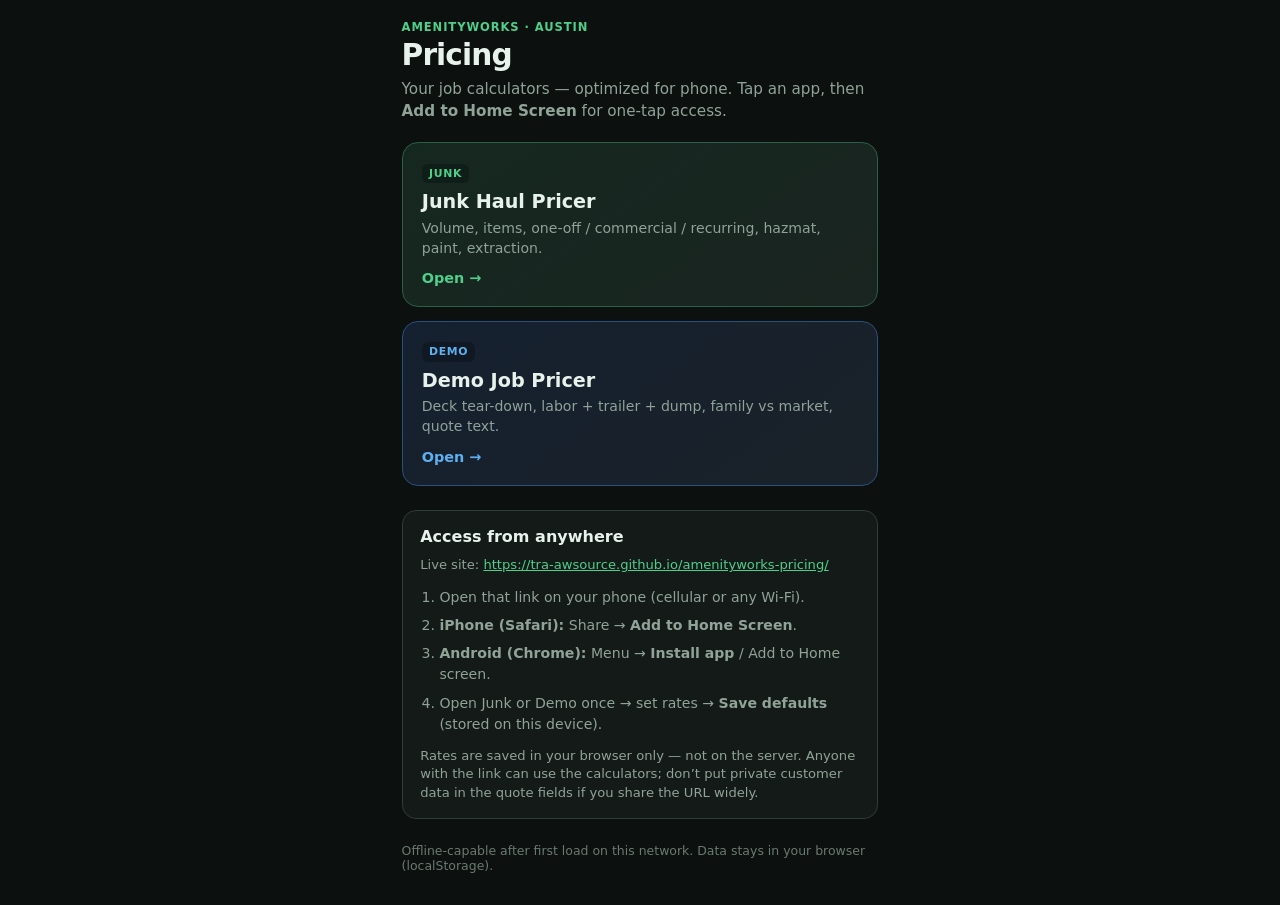
==== index.html @ 6b52dc32 "Document live GitHub Pages URL for access from anywhere" ====
<!DOCTYPE html>
<html lang="en">
<head>
  <meta charset="UTF-8" />
  <meta name="viewport" content="width=device-width, initial-scale=1, viewport-fit=cover" />
  <meta name="theme-color" content="#0e1210" />
  <meta name="apple-mobile-web-app-capable" content="yes" />
  <meta name="apple-mobile-web-app-status-bar-style" content="black-translucent" />
  <meta name="apple-mobile-web-app-title" content="AW Pricing" />
  <meta name="mobile-web-app-capable" content="yes" />
  <title>AmenityWorks Pricing</title>
  <link rel="manifest" href="manifest.webmanifest" />
  <link rel="apple-touch-icon" href="icons/icon-192.png" />
  <link rel="icon" type="image/png" href="icons/icon-192.png" />
  <link rel="stylesheet" href="hub.css" />
</head>
<body>
  <div class="shell">
    <header class="top">
      <p class="eyebrow">AmenityWorks · Austin</p>
      <h1>Pricing</h1>
      <p class="sub">Your job calculators — optimized for phone. Tap an app, then <strong>Add to Home Screen</strong> for one-tap access.</p>
    </header>

    <nav class="cards" aria-label="Apps">
      <a class="card card-junk" href="junk/index.html">
        <span class="badge">Junk</span>
        <h2>Junk Haul Pricer</h2>
        <p>Volume, items, one-off / commercial / recurring, hazmat, paint, extraction.</p>
        <span class="go">Open →</span>
      </a>
      <a class="card card-demo" href="demo/index.html">
        <span class="badge">Demo</span>
        <h2>Demo Job Pricer</h2>
        <p>Deck tear-down, labor + trailer + dump, family vs market, quote text.</p>
        <span class="go">Open →</span>
      </a>
    </nav>

    <section class="howto">
      <h3>Access from anywhere</h3>
      <p class="note" style="margin-bottom:0.75rem">
        Live site:
        <a href="https://tra-awsource.github.io/amenityworks-pricing/" style="color:#4ecf8a;word-break:break-all">
          https://tra-awsource.github.io/amenityworks-pricing/
        </a>
      </p>
      <ol>
        <li>Open that link on your phone (cellular or any Wi‑Fi).</li>
        <li><strong>iPhone (Safari):</strong> Share → <strong>Add to Home Screen</strong>.</li>
        <li><strong>Android (Chrome):</strong> Menu → <strong>Install app</strong> / Add to Home screen.</li>
        <li>Open Junk or Demo once → set rates → <strong>Save defaults</strong> (stored on this device).</li>
      </ol>
      <p class="note">Rates are saved in your browser only — not on the server. Anyone with the link can use the calculators; don’t put private customer data in the quote fields if you share the URL widely.</p>
    </section>

    <footer>
      <p>Offline-capable after first load on this network. Data stays in your browser (localStorage).</p>
    </footer>
  </div>
  <script>
    if ("serviceWorker" in navigator) {
      navigator.serviceWorker.register("./sw.js").catch(function () {});
    }
  </script>
</body>
</html>
---- hub.css ----
:root {
  --bg: #0c100e;
  --card: #1a2420;
  --border: #2e3d36;
  --text: #e8f2ec;
  --muted: #8fa398;
  --green: #4ecf8a;
  --blue: #5eb0f0;
  --safe-top: env(safe-area-inset-top, 0px);
  --safe-bottom: env(safe-area-inset-bottom, 0px);
  --safe-left: env(safe-area-inset-left, 0px);
  --safe-right: env(safe-area-inset-right, 0px);
  font-family: system-ui, -apple-system, "Segoe UI", Roboto, sans-serif;
}

*,
*::before,
*::after {
  box-sizing: border-box;
}

html,
body {
  margin: 0;
  min-height: 100%;
  background: var(--bg);
  color: var(--text);
  -webkit-text-size-adjust: 100%;
  -webkit-tap-highlight-color: transparent;
}

.shell {
  max-width: 32rem;
  margin: 0 auto;
  padding: calc(1.25rem + var(--safe-top)) calc(1.1rem + var(--safe-right))
    calc(2rem + var(--safe-bottom)) calc(1.1rem + var(--safe-left));
}

.eyebrow {
  margin: 0 0 0.25rem;
  font-size: 0.72rem;
  font-weight: 700;
  letter-spacing: 0.08em;
  text-transform: uppercase;
  color: var(--green);
}

h1 {
  margin: 0 0 0.4rem;
  font-size: 1.85rem;
  letter-spacing: -0.03em;
}

.sub {
  margin: 0 0 1.25rem;
  color: var(--muted);
  font-size: 0.95rem;
  line-height: 1.45;
}

.cards {
  display: flex;
  flex-direction: column;
  gap: 0.85rem;
}

.card {
  display: block;
  text-decoration: none;
  color: inherit;
  background: var(--card);
  border: 1px solid var(--border);
  border-radius: 16px;
  padding: 1.15rem 1.2rem 1.2rem;
  transition: transform 0.12s, border-color 0.12s;
  min-height: 7.5rem;
}

.card:active {
  transform: scale(0.98);
}

.card-junk {
  border-color: #2a6048;
  background: linear-gradient(145deg, #152820, #1a2420);
}

.card-demo {
  border-color: #2a5080;
  background: linear-gradient(145deg, #152030, #1a2228);
}

.badge {
  display: inline-block;
  font-size: 0.68rem;
  font-weight: 700;
  text-transform: uppercase;
  letter-spacing: 0.06em;
  padding: 0.2rem 0.45rem;
  border-radius: 6px;
  background: #00000044;
  color: var(--green);
  margin-bottom: 0.45rem;
}

.card-demo .badge {
  color: var(--blue);
}

.card h2 {
  margin: 0 0 0.35rem;
  font-size: 1.2rem;
}

.card p {
  margin: 0;
  color: var(--muted);
  font-size: 0.88rem;
  line-height: 1.4;
}

.go {
  display: inline-block;
  margin-top: 0.75rem;
  font-weight: 700;
  font-size: 0.9rem;
  color: var(--green);
}

.card-demo .go {
  color: var(--blue);
}

.howto {
  margin-top: 1.5rem;
  padding: 1rem 1.1rem;
  border-radius: 14px;
  border: 1px solid var(--border);
  background: #141a17;
}

.howto h3 {
  margin: 0 0 0.65rem;
  font-size: 1rem;
}

.howto ol {
  margin: 0 0 0.75rem;
  padding-left: 1.2rem;
  color: var(--muted);
  font-size: 0.88rem;
  line-height: 1.5;
}

.howto li {
  margin-bottom: 0.45rem;
}

.howto code {
  font-size: 0.8em;
  background: #0c100e;
  padding: 0.1rem 0.35rem;
  border-radius: 4px;
  word-break: break-all;
}

.note,
.status {
  margin: 0.4rem 0 0;
  font-size: 0.82rem;
  color: var(--muted);
  line-height: 1.4;
}

footer {
  margin-top: 1.5rem;
  font-size: 0.78rem;
  color: #6a7a72;
}

footer p {
  margin: 0;
}
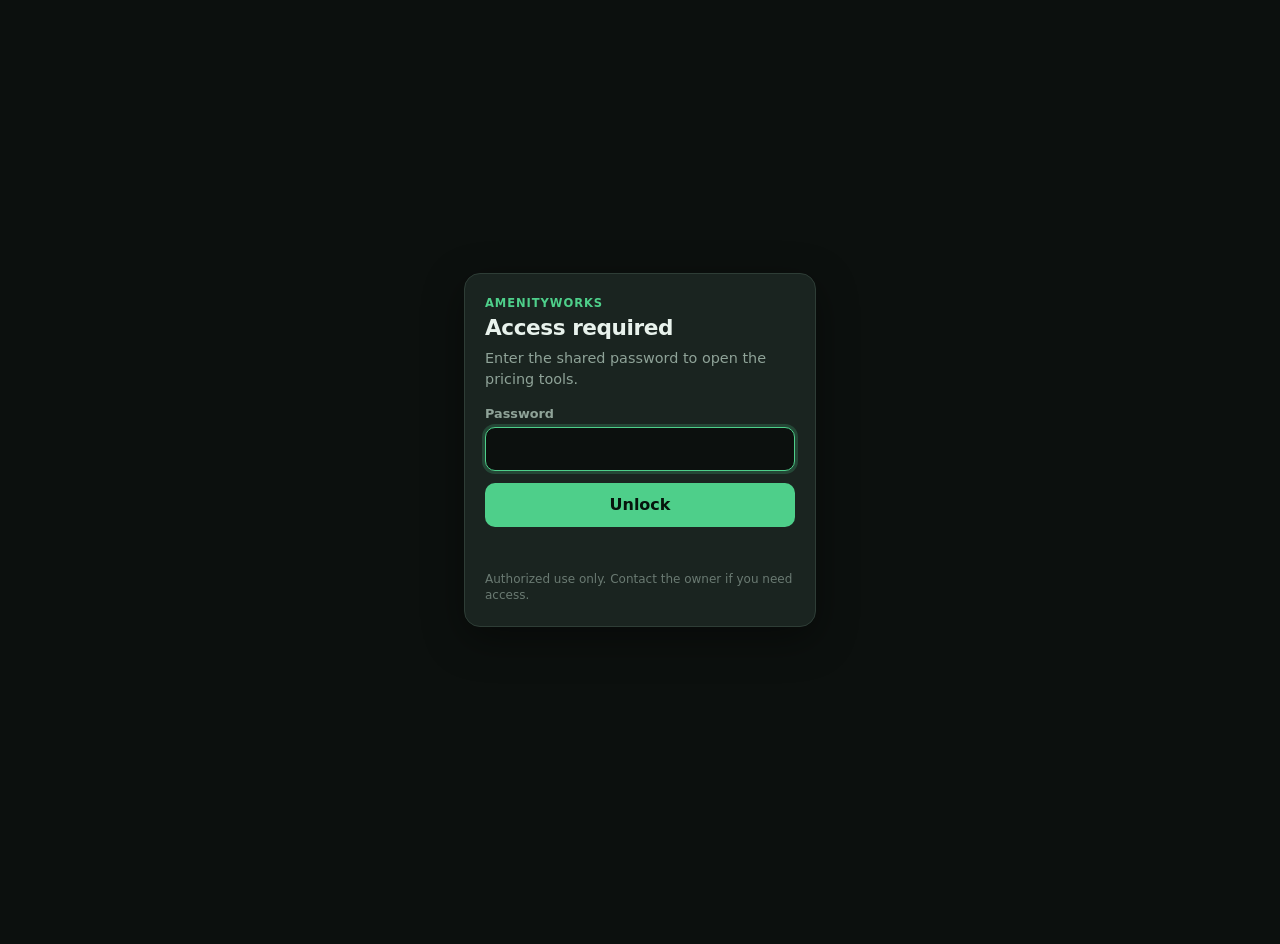
==== commit c5452d74: "Add SHA-256 password gate for shared access control" ====
--- a/index.html
+++ b/index.html
@@ -13,6 +13,9 @@
   <link rel="apple-touch-icon" href="icons/icon-192.png" />
   <link rel="icon" type="image/png" href="icons/icon-192.png" />
   <link rel="stylesheet" href="hub.css" />
+  <link rel="stylesheet" href="access-gate.css" />
+  <script src="access-config.js"></script>
+  <script src="access-gate.js"></script>
 </head>
 <body>
   <div class="shell">
@@ -51,12 +54,18 @@
         <li><strong>Android (Chrome):</strong> Menu → <strong>Install app</strong> / Add to Home screen.</li>
         <li>Open Junk or Demo once → set rates → <strong>Save defaults</strong> (stored on this device).</li>
       </ol>
-      <p class="note">Rates are saved in your browser only — not on the server. Anyone with the link can use the calculators; don’t put private customer data in the quote fields if you share the URL widely.</p>
+      <p class="note">Rates stay in your browser only. The site is password-protected — share the password only with people you trust. Change it via <a href="set-password.html" style="color:#4ecf8a">set-password.html</a> + update <code>access-config.js</code>.</p>
+      <p class="note"><button type="button" id="aw-lock-btn" style="margin-top:0.5rem;min-height:2.5rem;padding:0.4rem 0.9rem;border-radius:8px;border:1px solid #2e3d36;background:#141a17;color:#e8f2ec;font-weight:600;cursor:pointer">Lock / log out</button></p>
     </section>
 
     <footer>
-      <p>Offline-capable after first load on this network. Data stays in your browser (localStorage).</p>
+      <p>Password required. Data stays in your browser (localStorage).</p>
     </footer>
+    <script>
+      document.getElementById("aw-lock-btn")?.addEventListener("click", function () {
+        if (window.AW_LOCK) window.AW_LOCK();
+      });
+    </script>
   </div>
   <script>
     if ("serviceWorker" in navigator) {
--- a/access-gate.css
+++ b/access-gate.css
@@ -0,0 +1,122 @@
+/* Full-screen access gate — shown until password unlocks */
+#aw-access-gate {
+  position: fixed;
+  inset: 0;
+  z-index: 99999;
+  display: flex;
+  align-items: center;
+  justify-content: center;
+  padding: 1.25rem;
+  padding-top: calc(1.25rem + env(safe-area-inset-top, 0px));
+  padding-bottom: calc(1.25rem + env(safe-area-inset-bottom, 0px));
+  background: #0c100e;
+  color: #e8f2ec;
+  font-family: system-ui, -apple-system, "Segoe UI", Roboto, sans-serif;
+  box-sizing: border-box;
+}
+
+#aw-access-gate[hidden] {
+  display: none !important;
+}
+
+#aw-access-gate .aw-gate-card {
+  width: 100%;
+  max-width: 22rem;
+  background: #1a2420;
+  border: 1px solid #2e3d36;
+  border-radius: 16px;
+  padding: 1.35rem 1.25rem 1.4rem;
+  box-shadow: 0 12px 40px #00000066;
+}
+
+#aw-access-gate .aw-gate-eyebrow {
+  margin: 0 0 0.35rem;
+  font-size: 0.72rem;
+  font-weight: 700;
+  letter-spacing: 0.08em;
+  text-transform: uppercase;
+  color: #4ecf8a;
+}
+
+#aw-access-gate h1 {
+  margin: 0 0 0.5rem;
+  font-size: 1.35rem;
+  letter-spacing: -0.02em;
+}
+
+#aw-access-gate .aw-gate-sub {
+  margin: 0 0 1.1rem;
+  font-size: 0.9rem;
+  color: #8fa398;
+  line-height: 1.4;
+}
+
+#aw-access-gate label {
+  display: block;
+  font-size: 0.8rem;
+  font-weight: 600;
+  color: #8fa398;
+  margin-bottom: 0.35rem;
+}
+
+#aw-access-gate input[type="password"],
+#aw-access-gate input[type="text"] {
+  width: 100%;
+  box-sizing: border-box;
+  font-size: 16px;
+  min-height: 2.75rem;
+  padding: 0.55rem 0.7rem;
+  border-radius: 10px;
+  border: 1px solid #2e3d36;
+  background: #0c100e;
+  color: #e8f2ec;
+  margin-bottom: 0.75rem;
+}
+
+#aw-access-gate input:focus {
+  outline: none;
+  border-color: #4ecf8a;
+  box-shadow: 0 0 0 3px #4ecf8a33;
+}
+
+#aw-access-gate button {
+  width: 100%;
+  min-height: 2.75rem;
+  font-size: 1rem;
+  font-weight: 700;
+  font-family: inherit;
+  border: none;
+  border-radius: 10px;
+  background: #4ecf8a;
+  color: #06140c;
+  cursor: pointer;
+}
+
+#aw-access-gate button:active {
+  transform: scale(0.98);
+}
+
+#aw-access-gate .aw-gate-error {
+  margin: 0.65rem 0 0;
+  font-size: 0.85rem;
+  color: #f07178;
+  font-weight: 600;
+  min-height: 1.25rem;
+}
+
+#aw-access-gate .aw-gate-hint {
+  margin: 0.85rem 0 0;
+  font-size: 0.75rem;
+  color: #6a7a72;
+  line-height: 1.35;
+}
+
+body.aw-locked {
+  overflow: hidden;
+}
+
+body.aw-locked > .app,
+body.aw-locked > .shell {
+  visibility: hidden;
+  pointer-events: none;
+}
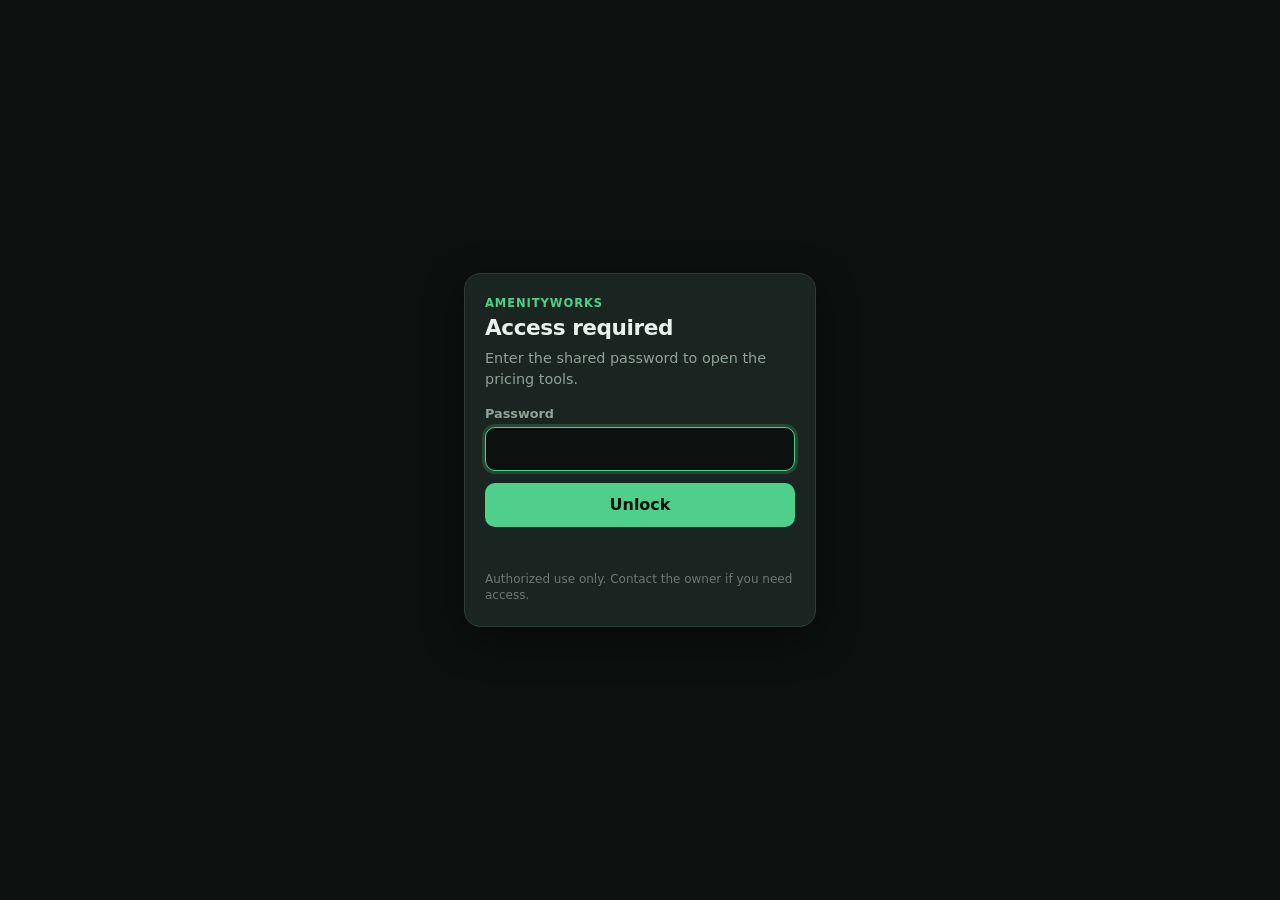
==== commit 5e037a0b: "Simplify hub message for helpers — hide rates and password-admin links" ====
--- a/index.html
+++ b/index.html
@@ -41,25 +41,18 @@
     </nav>
 
     <section class="howto">
-      <h3>Access from anywhere</h3>
-      <p class="note" style="margin-bottom:0.75rem">
-        Live site:
-        <a href="https://tra-awsource.github.io/amenityworks-pricing/" style="color:#4ecf8a;word-break:break-all">
-          https://tra-awsource.github.io/amenityworks-pricing/
-        </a>
-      </p>
+      <h3>On your phone</h3>
       <ol>
-        <li>Open that link on your phone (cellular or any Wi‑Fi).</li>
         <li><strong>iPhone (Safari):</strong> Share → <strong>Add to Home Screen</strong>.</li>
         <li><strong>Android (Chrome):</strong> Menu → <strong>Install app</strong> / Add to Home screen.</li>
-        <li>Open Junk or Demo once → set rates → <strong>Save defaults</strong> (stored on this device).</li>
       </ol>
-      <p class="note">Rates stay in your browser only. The site is password-protected — share the password only with people you trust. Change it via <a href="set-password.html" style="color:#4ecf8a">set-password.html</a> + update <code>access-config.js</code>.</p>
-      <p class="note"><button type="button" id="aw-lock-btn" style="margin-top:0.5rem;min-height:2.5rem;padding:0.4rem 0.9rem;border-radius:8px;border:1px solid #2e3d36;background:#141a17;color:#e8f2ec;font-weight:600;cursor:pointer">Lock / log out</button></p>
+      <p class="note">
+        <button type="button" id="aw-lock-btn" style="margin-top:0.35rem;min-height:2.5rem;padding:0.4rem 0.9rem;border-radius:8px;border:1px solid #2e3d36;background:#141a17;color:#e8f2ec;font-weight:600;cursor:pointer">Lock / log out</button>
+      </p>
     </section>
 
     <footer>
-      <p>Password required. Data stays in your browser (localStorage).</p>
+      <p>AmenityWorks · authorized use only</p>
     </footer>
     <script>
       document.getElementById("aw-lock-btn")?.addEventListener("click", function () {
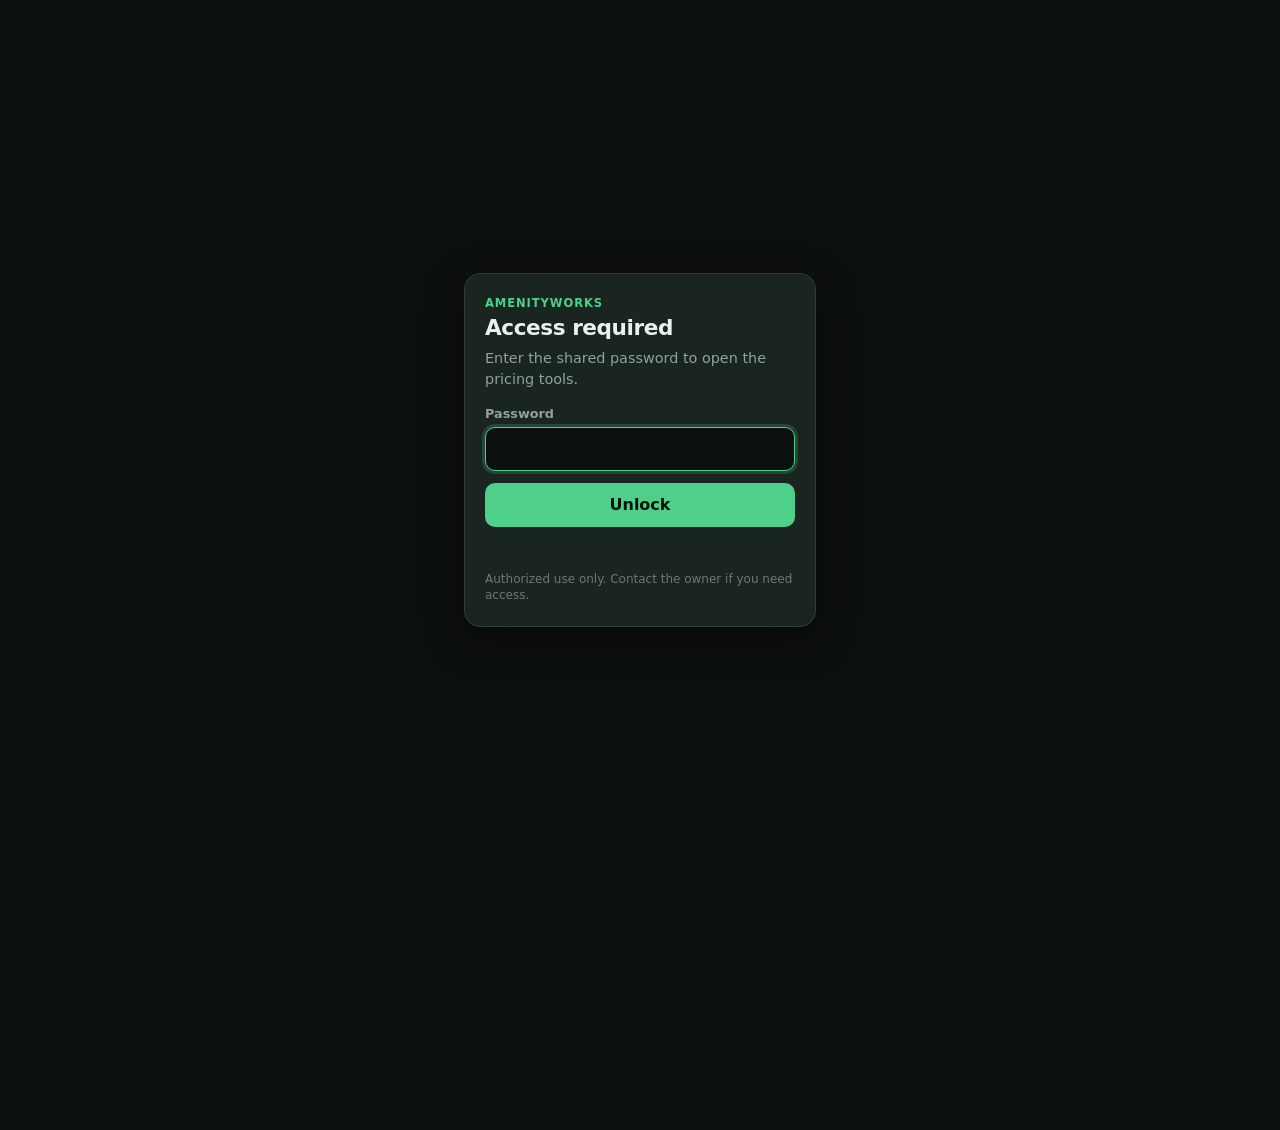
==== commit 714fc0c0: "Add pressure wash and window wash owner pricing tools (password-gated)" ====
--- a/index.html
+++ b/index.html
@@ -38,6 +38,18 @@
         <p>Deck tear-down, labor + trailer + dump, family vs market, quote text.</p>
         <span class="go">Open →</span>
       </a>
+      <a class="card card-pressure" href="pressure/index.html">
+        <span class="badge">Pressure</span>
+        <h2>Pressure Wash Pricer</h2>
+        <p>Sq ft × rate, recurring discount, min job, copy estimate for quotes.</p>
+        <span class="go">Open →</span>
+      </a>
+      <a class="card card-window" href="window/index.html">
+        <span class="badge">Windows</span>
+        <h2>Window Wash Pricer</h2>
+        <p>$8 one-time · $7.50 recurring / window · ground / short ladder · max 2 stories.</p>
+        <span class="go">Open →</span>
+      </a>
     </nav>
 
     <section class="howto">
--- a/hub.css
+++ b/hub.css
@@ -90,6 +90,26 @@
   background: linear-gradient(145deg, #152030, #1a2228);
 }
 
+.card-pressure {
+  border-color: #3a5a7a;
+  background: linear-gradient(145deg, #152530, #1a2428);
+}
+
+.card-window {
+  border-color: #4a4a70;
+  background: linear-gradient(145deg, #1a1830, #222028);
+}
+
+.card-pressure .badge,
+.card-pressure .go {
+  color: #7ec8ff;
+}
+
+.card-window .badge,
+.card-window .go {
+  color: #c4b5fd;
+}
+
 .badge {
   display: inline-block;
   font-size: 0.68rem;
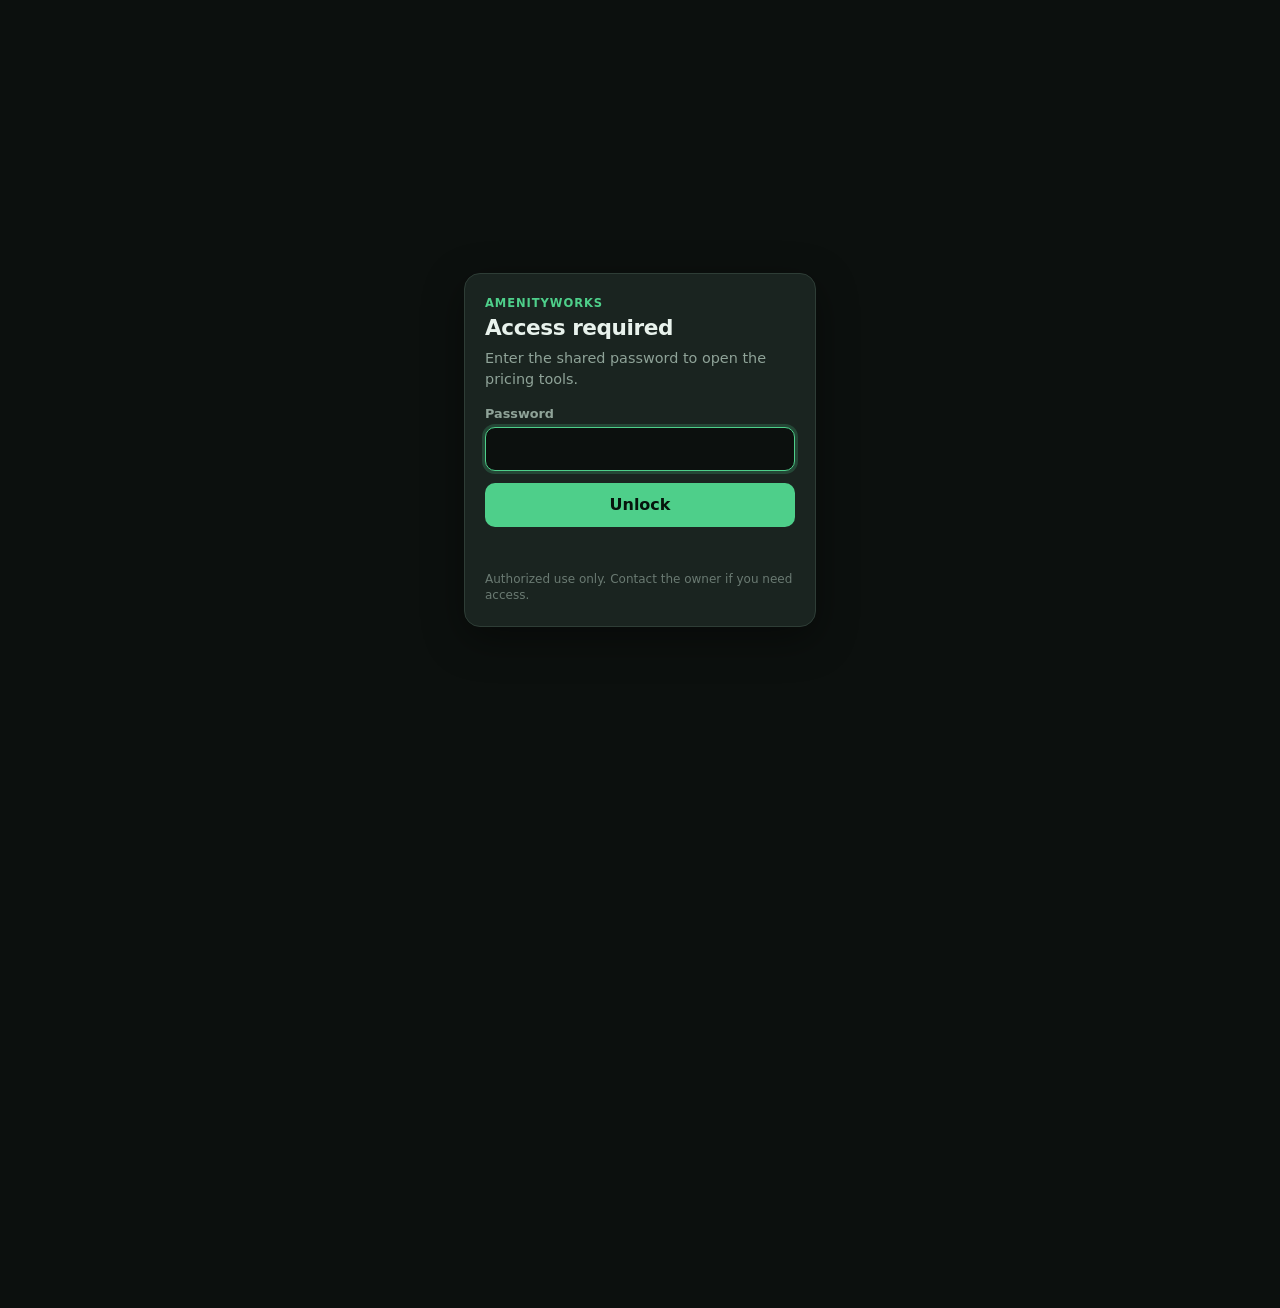
==== commit cbf4708e: "Add Proposal Builder to the pricing hub" ====
--- a/index.html
+++ b/index.html
@@ -40,14 +40,20 @@
       </a>
       <a class="card card-pressure" href="pressure/index.html">
         <span class="badge">Pressure</span>
-        <h2>Pressure Wash Pricer</h2>
-        <p>Sq ft × rate, recurring discount, min job, copy estimate for quotes.</p>
+        <h2>Pressure Wash Pro</h2>
+        <p>AmenityWorks price sheet — residential, multifamily flat work, stairs, add-ons, full quotes.</p>
         <span class="go">Open →</span>
       </a>
       <a class="card card-window" href="window/index.html">
         <span class="badge">Windows</span>
         <h2>Window Wash Pricer</h2>
         <p>$8 one-time · $7.50 recurring / window · ground / short ladder · max 2 stories.</p>
+        <span class="go">Open →</span>
+      </a>
+      <a class="card card-proposal" href="proposals/index.html">
+        <span class="badge">Proposals</span>
+        <h2>Proposal Builder</h2>
+        <p>Locked bid language with property placeholders. Print a matching PDF and copy the Xero description.</p>
         <span class="go">Open →</span>
       </a>
     </nav>
--- a/hub.css
+++ b/hub.css
@@ -100,6 +100,11 @@
   background: linear-gradient(145deg, #1a1830, #222028);
 }
 
+.card-proposal {
+  border-color: #6a5a20;
+  background: linear-gradient(145deg, #241e10, #1a2218);
+}
+
 .card-pressure .badge,
 .card-pressure .go {
   color: #7ec8ff;
@@ -108,6 +113,11 @@
 .card-window .badge,
 .card-window .go {
   color: #c4b5fd;
+}
+
+.card-proposal .badge,
+.card-proposal .go {
+  color: #ffcc00;
 }
 
 .badge {
